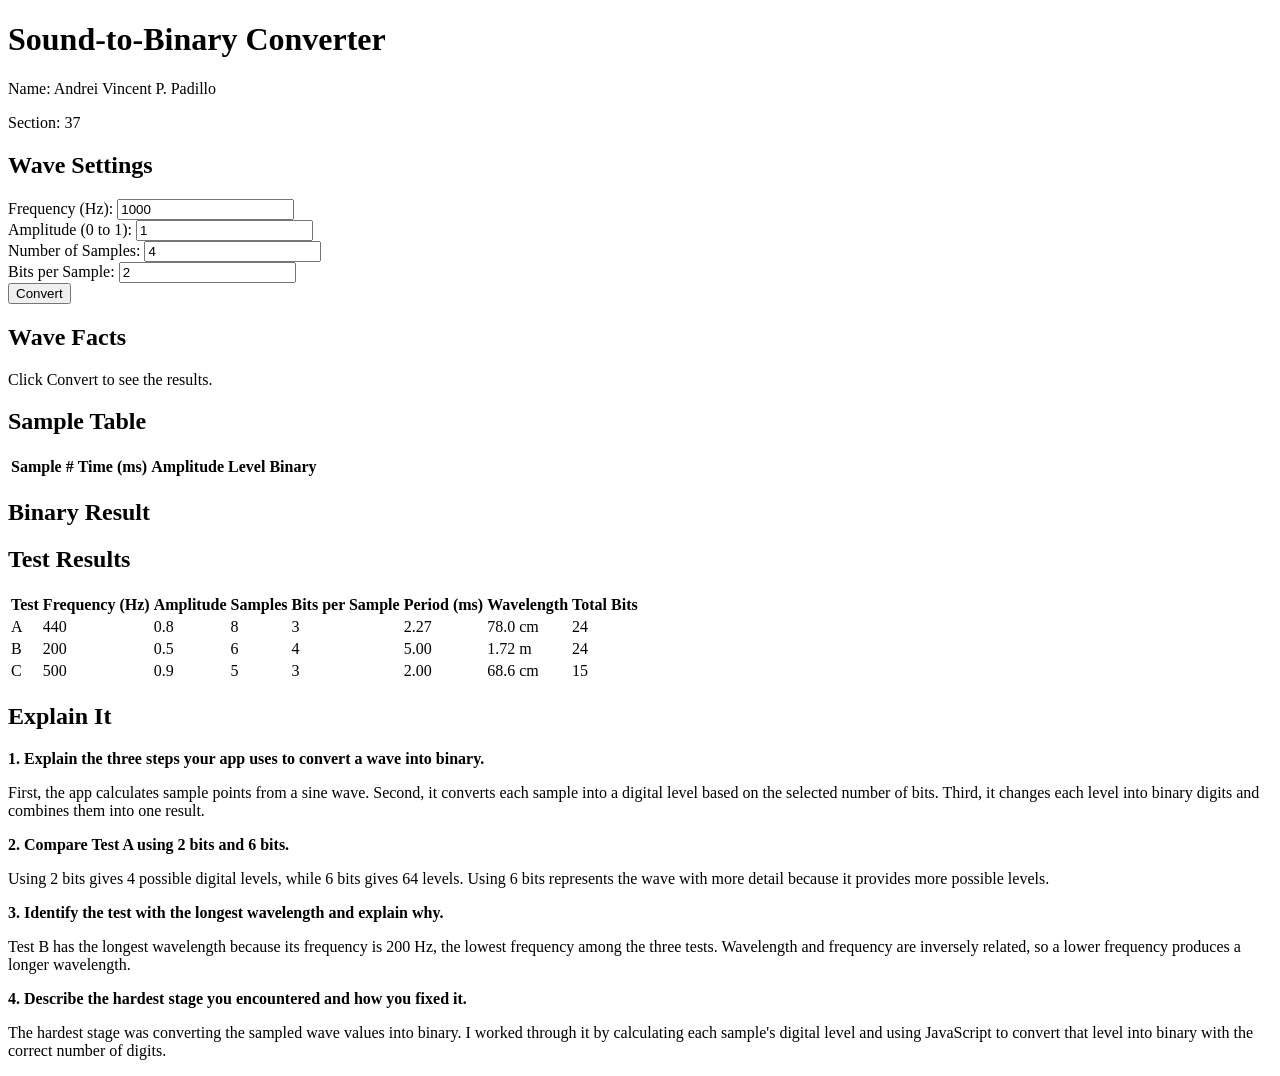
==== Sound-to-Binary-Converter.html @ 86e84946 "Create Sound-to-Binary-Converter.html" ====
<!DOCTYPE html>
<html lang="en">
<head>
    <meta charset="UTF-8">
    <meta name="viewport" content="width=device-width, initial-scale=1.0">
    <title>Sound-to-Binary Converter</title>
    <link rel="stylesheet" href="Sound-to-Binary-Converter.css">
</head>
   
<body>
<div class="container">
    <h1>Sound-to-Binary Converter</h1>
    <p>Name: Andrei Vincent P. Padillo</p>
    <p>Section: 37</p>
    <h2>Wave Settings</h2>
    <label for="frequency">Frequency (Hz):</label>
    <input id="frequency" type="number" value="1000"><br>
    <label for="amplitude">Amplitude (0 to 1):</label>
    <input id="amplitude" type="number" value="1" step="0.1"><br>
    <label for="samples">Number of Samples:</label>
    <input id="samples" type="number" value="4"><br>
    <label for="bits">Bits per Sample:</label>
    <input id="bits" type="number" value="2"><br>
    <button id="convertButton">Convert</button>
    <p id="warning"></p>
  
    <h2>Wave Facts</h2>
    <div id="waveFacts">Click Convert to see the results.</div>
    <h2>Sample Table</h2>
    <table>
 <thead>
<tr>
  <th>Sample #</th>
  <th>Time (ms)</th>
  <th>Amplitude</th>
  <th>Level</th>
  <th>Binary</th>
</tr>
</thead>
<tbody id="sampleRows"></tbody>
 </table>

    <h2>Binary Result</h2>
    <p id="binaryResult"></p>
    <p id="totalBits"></p>
    <h2>Test Results</h2>

<table>
    <thead>
        <tr>
            <th>Test</th>
            <th>Frequency (Hz)</th>
            <th>Amplitude</th>
            <th>Samples</th>
            <th>Bits per Sample</th>
            <th>Period (ms)</th>
            <th>Wavelength</th>
            <th>Total Bits</th>
        </tr>
    </thead>
    <tbody>
  <tr>
<td>A</td>
<td>440</td>
<td>0.8</td>
<td>8</td>
<td>3</td>
<td>2.27</td>
<td>78.0 cm</td>
<td>24</td>
  </tr>
      
   <tr>
<td>B</td>
<td>200</td>
<td>0.5</td>
<td>6</td>
<td>4</td>
<td>5.00</td>
<td>1.72 m</td>
<td>24</td>
   </tr>
      
   <tr>
<td>C</td>
<td>500</td>
<td>0.9</td>
<td>5</td>
<td>3</td>
<td>2.00</td>
<td>68.6 cm</td>
<td>15</td>
   </tr>
    </tbody>
  
</table>
    <h2>Explain It</h2><p><strong>1. Explain the three steps your app uses to convert a wave into binary.</strong></p>
<p>First, the app calculates sample points from a sine wave. Second, it converts each sample into a digital level based on the selected number of bits. Third, it changes each level into binary digits and combines them into one result.</p><p><strong>2. Compare Test A using 2 bits and 6 bits.</strong></p>
<p>Using 2 bits gives 4 possible digital levels, while 6 bits gives 64 levels. Using 6 bits represents the wave with more detail because it provides more possible levels.</p><p><strong>3. Identify the test with the longest wavelength and explain why.</strong></p>
<p>Test B has the longest wavelength because its frequency is 200 Hz, the lowest frequency among the three tests. Wavelength and frequency are inversely related, so a lower frequency produces a longer wavelength.</p><p><strong>4. Describe the hardest stage you encountered and how you fixed it.</strong></p>
<p>The hardest stage was converting the sampled wave values into binary. I worked through it by calculating each sample's digital level and using JavaScript to convert that level into binary with the correct number of digits.</p>
</div>
<script>
  
document.getElementById("convertButton").addEventListener("click", function () {
    const frequency = Number(document.getElementById("frequency").value);
    const amplitude = Number(document.getElementById("amplitude").value);
    const samples = Number(document.getElementById("samples").value);
    const bits = Number(document.getElementById("bits").value);
    const warning = document.getElementById("warning");
    const waveFacts = document.getElementById("waveFacts");
    const sampleRows = document.getElementById("sampleRows");
    const binaryResult = document.getElementById("binaryResult");
    const totalBits = document.getElementById("totalBits");
    warning.textContent = "";
    waveFacts.textContent = "";
    sampleRows.innerHTML = "";
    binaryResult.textContent = "";
    totalBits.textContent = "";

  
if (document.getElementById("frequency").value.trim() === "" ||
        document.getElementById("amplitude").value.trim() === "" ||
        document.getElementById("samples").value.trim() === "" ||
        document.getElementById("bits").value.trim() === "" ||
        !Number.isFinite(frequency) ||
        !Number.isFinite(amplitude) ||
        !Number.isInteger(samples) ||
        !Number.isInteger(bits) ||
        frequency <= 0 ||
        amplitude < 0 ||
        amplitude > 1 ||
        samples < 2 ||
        samples > 64 ||
        bits < 1 ||
        bits > 8) 
{
        warning.textContent =
            "Warning: Enter valid values only. Frequency must be above 0, amplitude 0–1, samples 2–64, and bits 1–8.";
        return;
    }

    const period = 1 / frequency;
    const periodMs = period * 1000;
    const wavelength = 343 / frequency;
    let wavelengthText;

if (wavelength >= 1) {
        wavelengthText = wavelength.toFixed(2) + " m";
    } else {
        wavelengthText = (wavelength * 100).toFixed(1) + " cm";
    }
waveFacts.innerHTML = `
        <p>Amplitude: ${document.getElementById("amplitude").value}</p>
        <p>Frequency: ${document.getElementById("frequency").value} Hz</p>
        <p>Period: ${periodMs.toFixed(2)} ms</p>
        <p>Wavelength: ${wavelengthText}</p>
    `;
   
    const levels = Math.pow(2, bits);
    const binaryValues = [];

    for (let i = 0; i < samples; i++) {
        const timeMs = (i * periodMs) / samples;

        const height = amplitude * Math.sin(
            (2 * Math.PI * i) / samples
        );

        const level = Math.floor(
            ((height + 1) / 2) * (levels - 1) + 0.5
        );

        const binary = level.toString(2).padStart(bits, "0");

        binaryValues.push(binary);

        const row = document.createElement("tr");

        row.innerHTML = `
            <td>${i + 1}</td>
            <td>${timeMs.toFixed(2)}</td>
            <td>${height.toFixed(2)}</td>
            <td>${level}</td>
            <td>${binary}</td>
        `;

        sampleRows.appendChild(row);
    }

    document.getElementById("binaryResult").textContent =
        binaryValues.join(" ");

    document.getElementById("totalBits").textContent =
        "Total bits: " + (samples * bits);

});
</script>
</body>
</html>
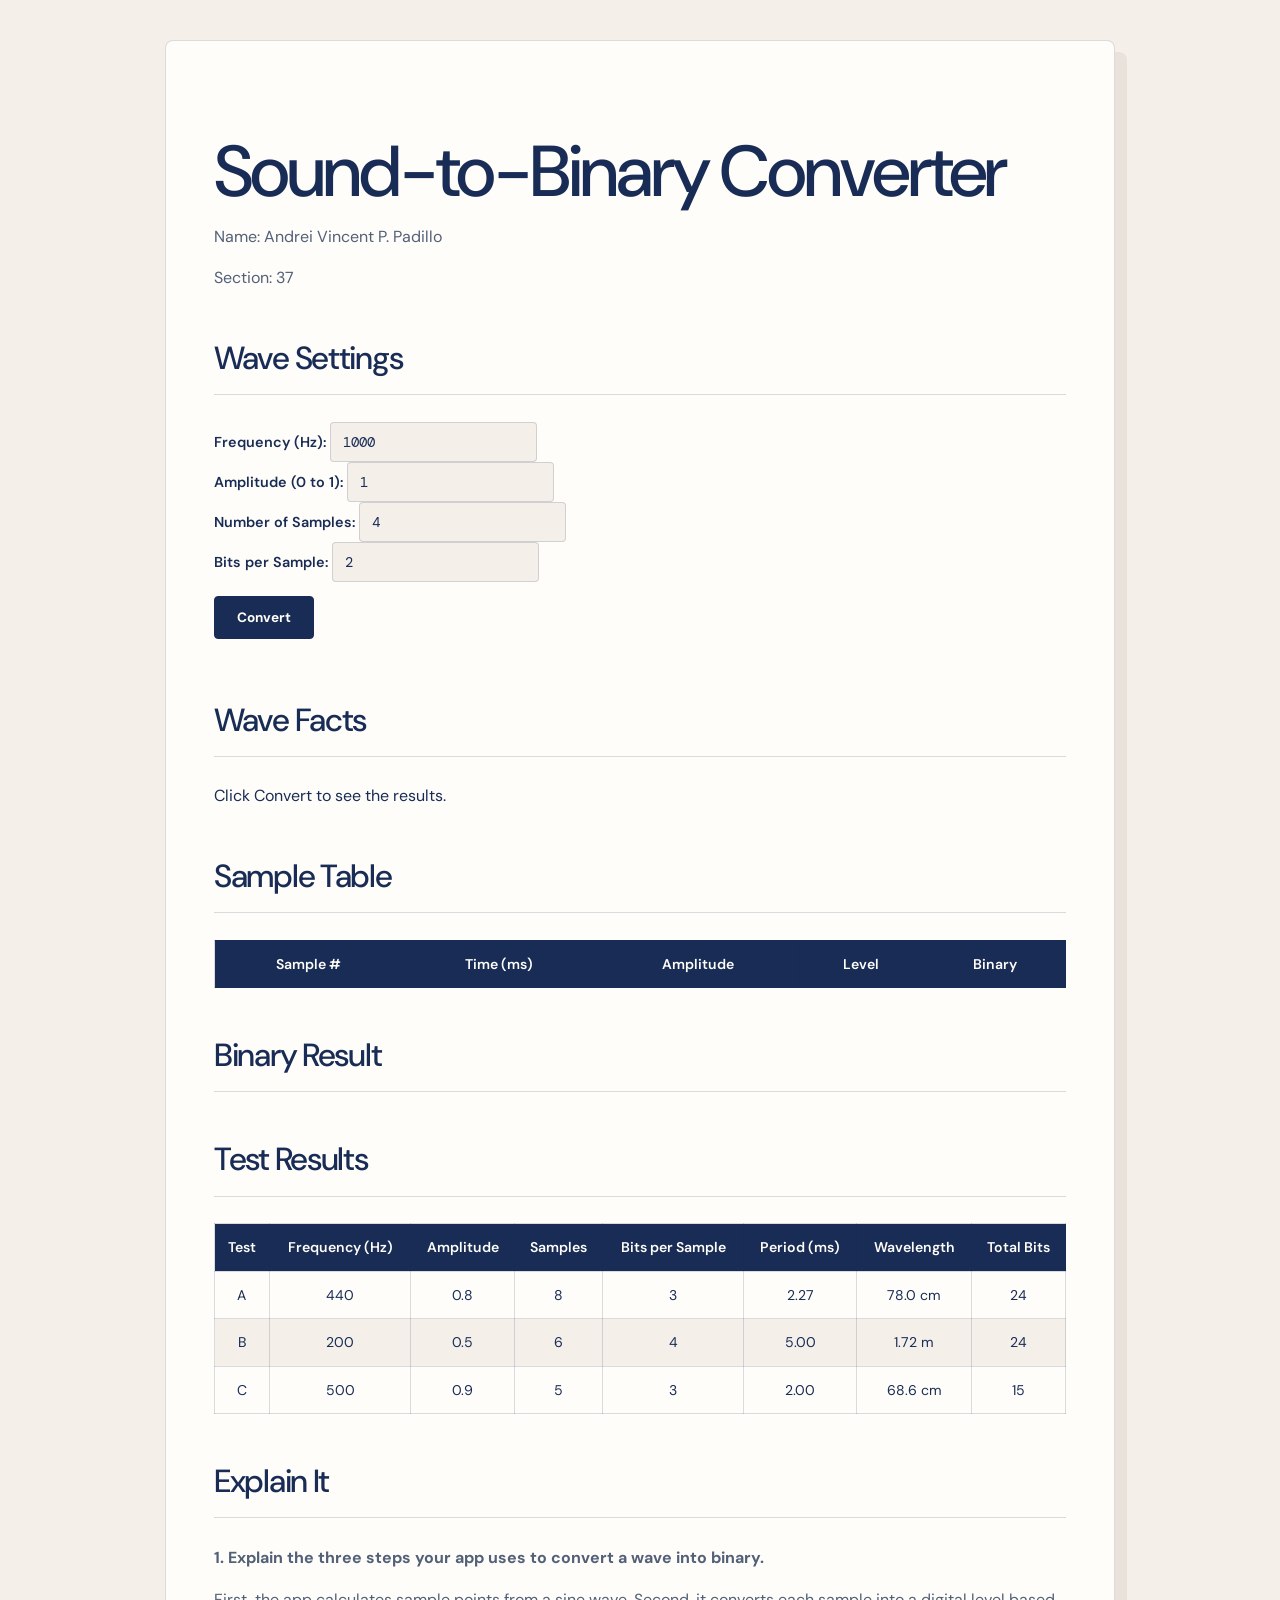
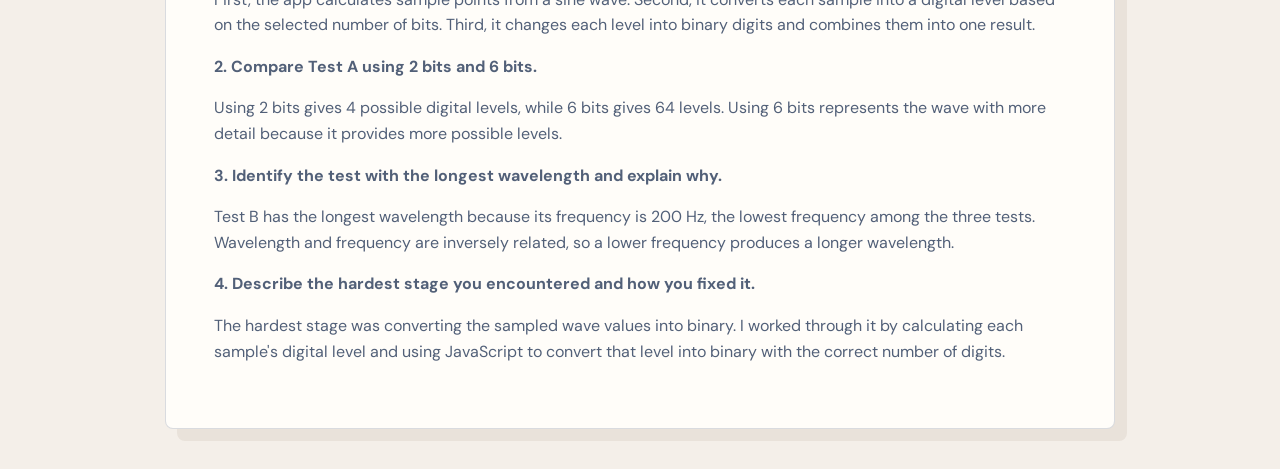
==== commit e0fe4379: "Update Sound-to-Binary-Converter.html" ====
--- a/Sound-to-Binary-Converter.html
+++ b/Sound-to-Binary-Converter.html
@@ -4,7 +4,7 @@
     <meta charset="UTF-8">
     <meta name="viewport" content="width=device-width, initial-scale=1.0">
     <title>Sound-to-Binary Converter</title>
-    <link rel="stylesheet" href="Sound-to-Binary-Converter.css">
+    <link rel="stylesheet" href="Style.css">
 </head>
    
 <body>
--- a/Style.css
+++ b/Style.css
@@ -0,0 +1,215 @@
+@import url('https://fonts.googleapis.com/css2?family=DM+Mono:wght@400;500&family=DM+Sans:wght@400;500;600;700&family=Instrument+Serif:ital@0;1&display=swap');
+
+:root {
+--paper: #f4efe9;
+--paper-deep: #e9e2da;
+--ink: #182c56;
+--ink-soft: #526078;
+--coral: #e37a62;
+--sage: #8eb7a7;
+--line: rgba(24, 44, 86, 0.16);
+--white: #fffdf9;
+--display: 'Instrument Serif', Georgia, serif;
+--sans: 'DM Sans', Arial, sans-serif;
+--mono: 'DM Mono', monospace;
+}
+
+* {
+  box-sizing: border-box;
+  }
+
+body {
+margin: 0;
+padding: 40px 20px;
+background: var(--paper);
+color: var(--ink);
+font-family: var(--sans);
+line-height: 1.6;
+}
+
+.container {
+width: min(100%, 950px);
+margin: 0 auto;
+padding: clamp(22px, 5vw, 48px);
+border: 1px solid var(--line);
+border-radius: 8px;
+background: var(--white);
+box-shadow: 12px 12px 0 var(--paper-deep);
+}
+
+h1, h2, h3 {
+font-weight: 500;
+letter-spacing: -0.04em;
+}
+
+h1 {
+margin-bottom: 12px;
+font-size: clamp(2.5rem, 6vw, 4.5rem);
+line-height: 0.98;
+}
+
+h1 em, h2 em {
+color: var(--coral);
+font-family: var(--display);
+font-weight: 400;
+}
+
+h2 {
+margin-top: 42px;
+padding-bottom: 10px;
+border-bottom: 1px solid var(--line);
+font-size: clamp(1.5rem, 3vw, 2rem);
+}
+
+p {
+color: var(--ink-soft);
+}
+
+label {
+display: inline-block;
+margin: 8px 0 4px;
+color: var(--ink);
+font-size: 0.9rem;
+font-weight: 600;
+}
+
+input {
+max-width: 100%;
+padding: 10px 12px;
+border: 1px solid var(--line);
+border-radius: 4px;
+background: var(--paper);
+color: var(--ink);
+font: 0.9rem var(--mono);
+}
+
+input:focus {
+outline: 2px solid var(--sage);
+outline-offset: 2px;
+}
+
+button {
+margin: 14px 0;
+padding: 12px 22px;
+border: 1px solid var(--ink);
+border-radius: 4px;
+background: var(--ink);
+color: var(--white);
+font: 700 0.85rem var(--sans);
+cursor: pointer;
+transition: background 180ms ease, transform 180ms ease;
+}
+
+button:hover {
+transform: translateY(-2px);
+background: #294476;
+}
+
+#warning {
+color: #b43e32;
+font-weight: 600;
+}
+
+#waveFacts {
+display: grid;
+grid-template-columns: repeat(auto-fit, minmax(160px, 1fr));
+gap: 12px;
+}
+
+#waveFacts p {
+margin: 0;
+padding: 14px;
+border-top: 2px solid var(--sage);
+background: var(--paper);
+color: var(--ink);
+overflow-wrap: anywhere;
+}
+
+table {
+width: 100%;
+margin: 18px 0;
+border-collapse: collapse;
+background: var(--white);
+font-size: 0.88rem;
+}
+
+th, td {
+padding: 12px 10px;
+border: 1px solid var(--line);
+text-align: center;
+}
+
+th {
+background: var(--ink);
+color: var(--white);
+font-weight: 600;
+}
+
+tbody tr:nth-child(even) {
+background: var(--paper);
+}
+
+tbody tr:hover {
+background: #f7e8e1;
+}
+
+#binaryResult {
+padding: 18px;
+border-left: 4px solid var(--coral);
+background: var(--paper);
+color: var(--ink);
+font: 500 1rem var(--mono);
+overflow-wrap: anywhere;
+word-break: break-word;
+}
+
+#totalBits {
+color: var(--ink-soft);
+font: 500 0.85rem var(--mono);
+}
+
+#warning:empty,
+#binaryResult:empty,
+#totalBits:empty {
+display: none;
+}
+
+@media (max-width: 600px) {
+body {
+padding: 16px 10px;
+}
+
+.container {
+    padding: 22px 15px;
+    box-shadow: 5px 5px 0 var(--paper-deep);
+}
+
+input {
+    width: 100%;
+    margin: 4px 0 12px;
+}
+
+label {
+    display: block;
+}
+
+table {
+    font-size: 0.74rem;
+}
+
+th, td {
+    padding: 8px 4px;
+    overflow-wrap: anywhere;
+}
+
+#binaryResult {
+    font-size: 0.85rem;
+}
+
+}
+
+@media (prefers-reduced-motion: reduce) {
+*, *::before, *::after {
+transition: none !important;
+}
+}
